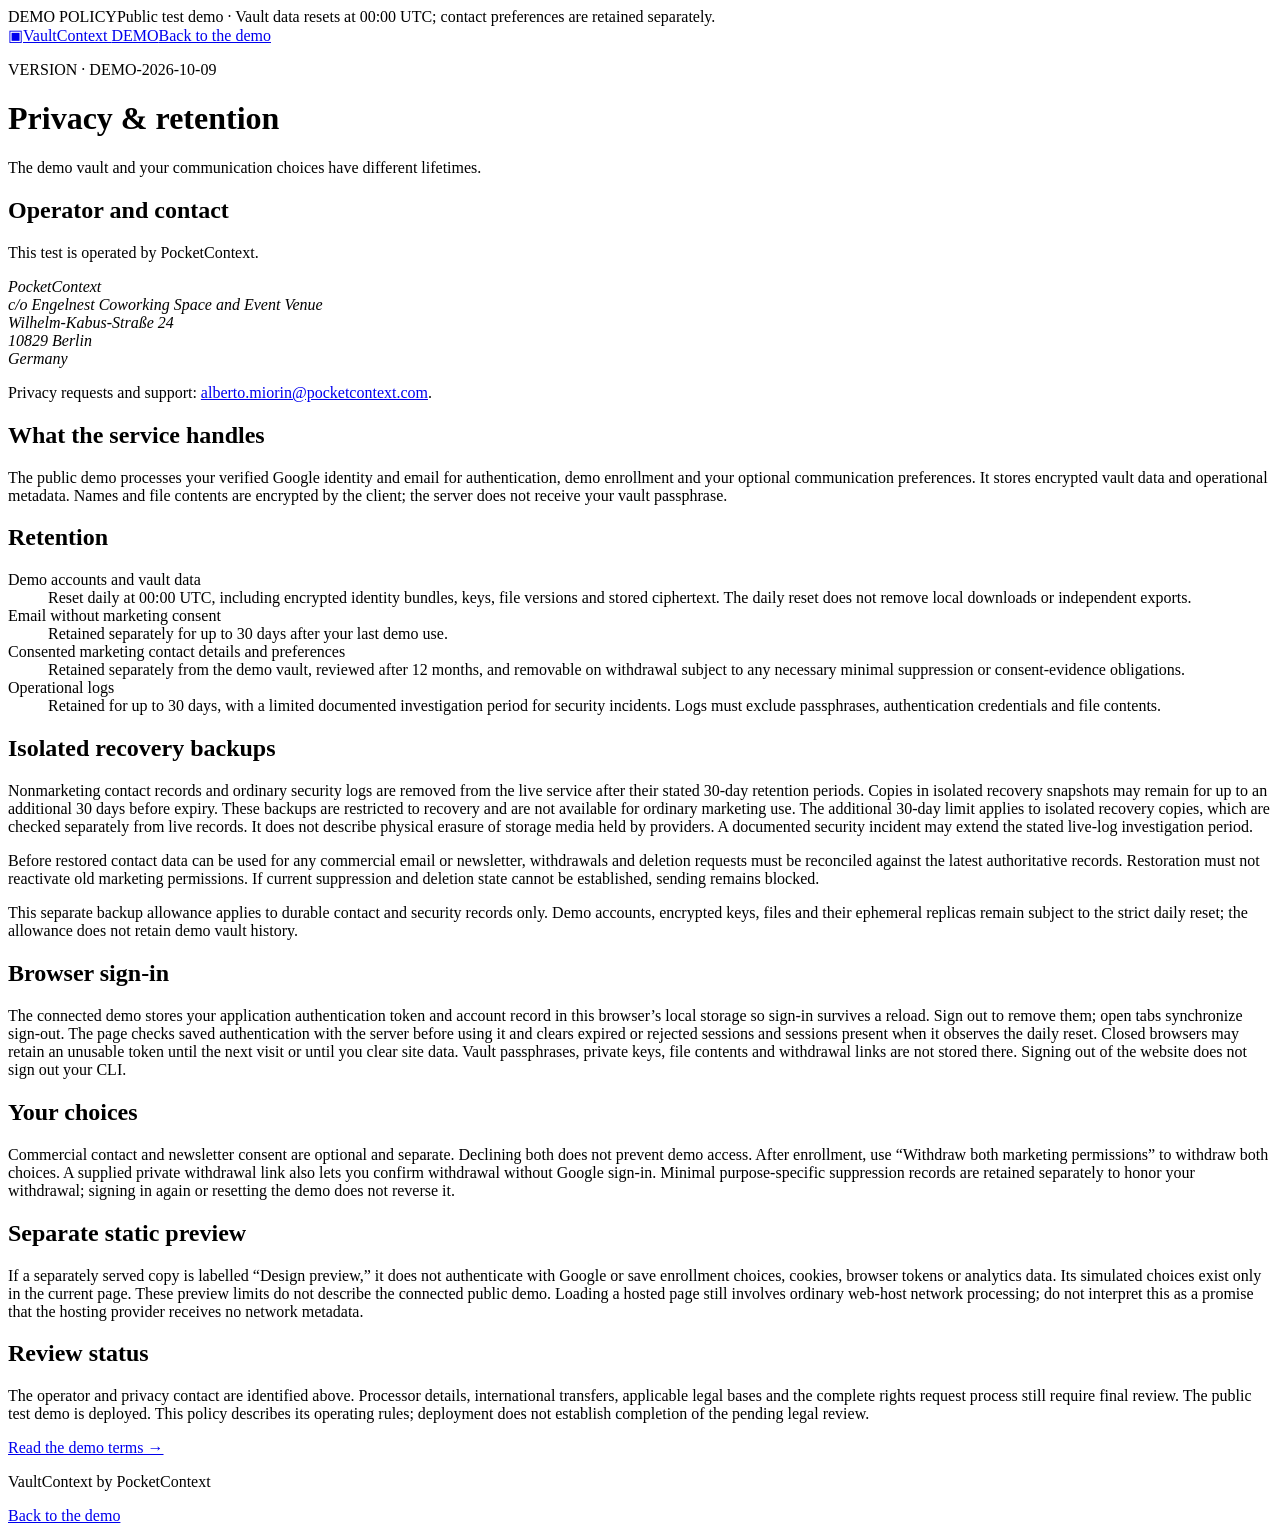
==== pb_public/privacy/index.html @ a546ef0e "Use PocketContext operator name in demo Terms and Privacy" ====
<!doctype html><html lang="en"><head><meta charset="utf-8"><meta name="viewport" content="width=device-width, initial-scale=1"><meta name="robots" content="noindex,nofollow"><title>Privacy & retention · VaultContext demo</title><link rel="stylesheet" href="../styles.css?v=b12c53db8c8d"></head><body><div class="preview"><span class="preview-tag">DEMO POLICY</span><span>Public test demo · Vault data resets at 00:00 UTC; contact preferences are retained separately.</span></div><header class="wrap header"><a class="brand" href="../"><span class="brand-icon" aria-hidden="true">▣</span>VaultContext <span class="demo-tag">DEMO</span></a><a href="../">Back to the demo</a></header><main class="wrap legal"><p class="eyebrow">VERSION · DEMO-2026-10-09</p><h1>Privacy & retention</h1><p class="intro">The demo vault and your communication choices have different lifetimes.</p><h2>Operator and contact</h2><p>This test is operated by PocketContext.</p><address>PocketContext<br>c/o Engelnest Coworking Space and Event Venue<br>Wilhelm-Kabus-Straße 24<br>10829 Berlin<br>Germany</address><p>Privacy requests and support: <a href="mailto:alberto.miorin@pocketcontext.com">alberto.miorin@pocketcontext.com</a>.</p><h2>What the service handles</h2><p>The public demo processes your verified Google identity and email for authentication, demo enrollment and your optional communication preferences. It stores encrypted vault data and operational metadata. Names and file contents are encrypted by the client; the server does not receive your vault passphrase.</p><h2>Retention</h2><dl><dt>Demo accounts and vault data</dt><dd>Reset daily at 00:00 UTC, including encrypted identity bundles, keys, file versions and stored ciphertext. The daily reset does not remove local downloads or independent exports.</dd><dt>Email without marketing consent</dt><dd>Retained separately for up to 30 days after your last demo use.</dd><dt>Consented marketing contact details and preferences</dt><dd>Retained separately from the demo vault, reviewed after 12 months, and removable on withdrawal subject to any necessary minimal suppression or consent-evidence obligations.</dd><dt>Operational logs</dt><dd>Retained for up to 30 days, with a limited documented investigation period for security incidents. Logs must exclude passphrases, authentication credentials and file contents.</dd></dl><h2>Isolated recovery backups</h2><p>Nonmarketing contact records and ordinary security logs are removed from the live service after their stated 30-day retention periods. Copies in isolated recovery snapshots may remain for up to an additional 30 days before expiry. These backups are restricted to recovery and are not available for ordinary marketing use. The additional 30-day limit applies to isolated recovery copies, which are checked separately from live records. It does not describe physical erasure of storage media held by providers. A documented security incident may extend the stated live-log investigation period.</p><p>Before restored contact data can be used for any commercial email or newsletter, withdrawals and deletion requests must be reconciled against the latest authoritative records. Restoration must not reactivate old marketing permissions. If current suppression and deletion state cannot be established, sending remains blocked.</p><p>This separate backup allowance applies to durable contact and security records only. Demo accounts, encrypted keys, files and their ephemeral replicas remain subject to the strict daily reset; the allowance does not retain demo vault history.</p><h2>Browser sign-in</h2><p>The connected demo stores your application authentication token and account record in this browser’s local storage so sign-in survives a reload. Sign out to remove them; open tabs synchronize sign-out. The page checks saved authentication with the server before using it and clears expired or rejected sessions and sessions present when it observes the daily reset. Closed browsers may retain an unusable token until the next visit or until you clear site data. Vault passphrases, private keys, file contents and withdrawal links are not stored there. Signing out of the website does not sign out your CLI.</p><h2>Your choices</h2><p>Commercial contact and newsletter consent are optional and separate. Declining both does not prevent demo access. After enrollment, use “Withdraw both marketing permissions” to withdraw both choices. A supplied private withdrawal link also lets you confirm withdrawal without Google sign-in. Minimal purpose-specific suppression records are retained separately to honor your withdrawal; signing in again or resetting the demo does not reverse it.</p><h2>Separate static preview</h2><p>If a separately served copy is labelled “Design preview,” it does not authenticate with Google or save enrollment choices, cookies, browser tokens or analytics data. Its simulated choices exist only in the current page. These preview limits do not describe the connected public demo. Loading a hosted page still involves ordinary web-host network processing; do not interpret this as a promise that the hosting provider receives no network metadata.</p><h2>Review status</h2><p>The operator and privacy contact are identified above. Processor details, international transfers, applicable legal bases and the complete rights request process still require final review. The public test demo is deployed. This policy describes its operating rules; deployment does not establish completion of the pending legal review.</p><p><a href="../terms/">Read the demo terms →</a></p></main><footer class="wrap footer"><p>VaultContext by PocketContext</p><a href="../">Back to the demo</a></footer></body></html>
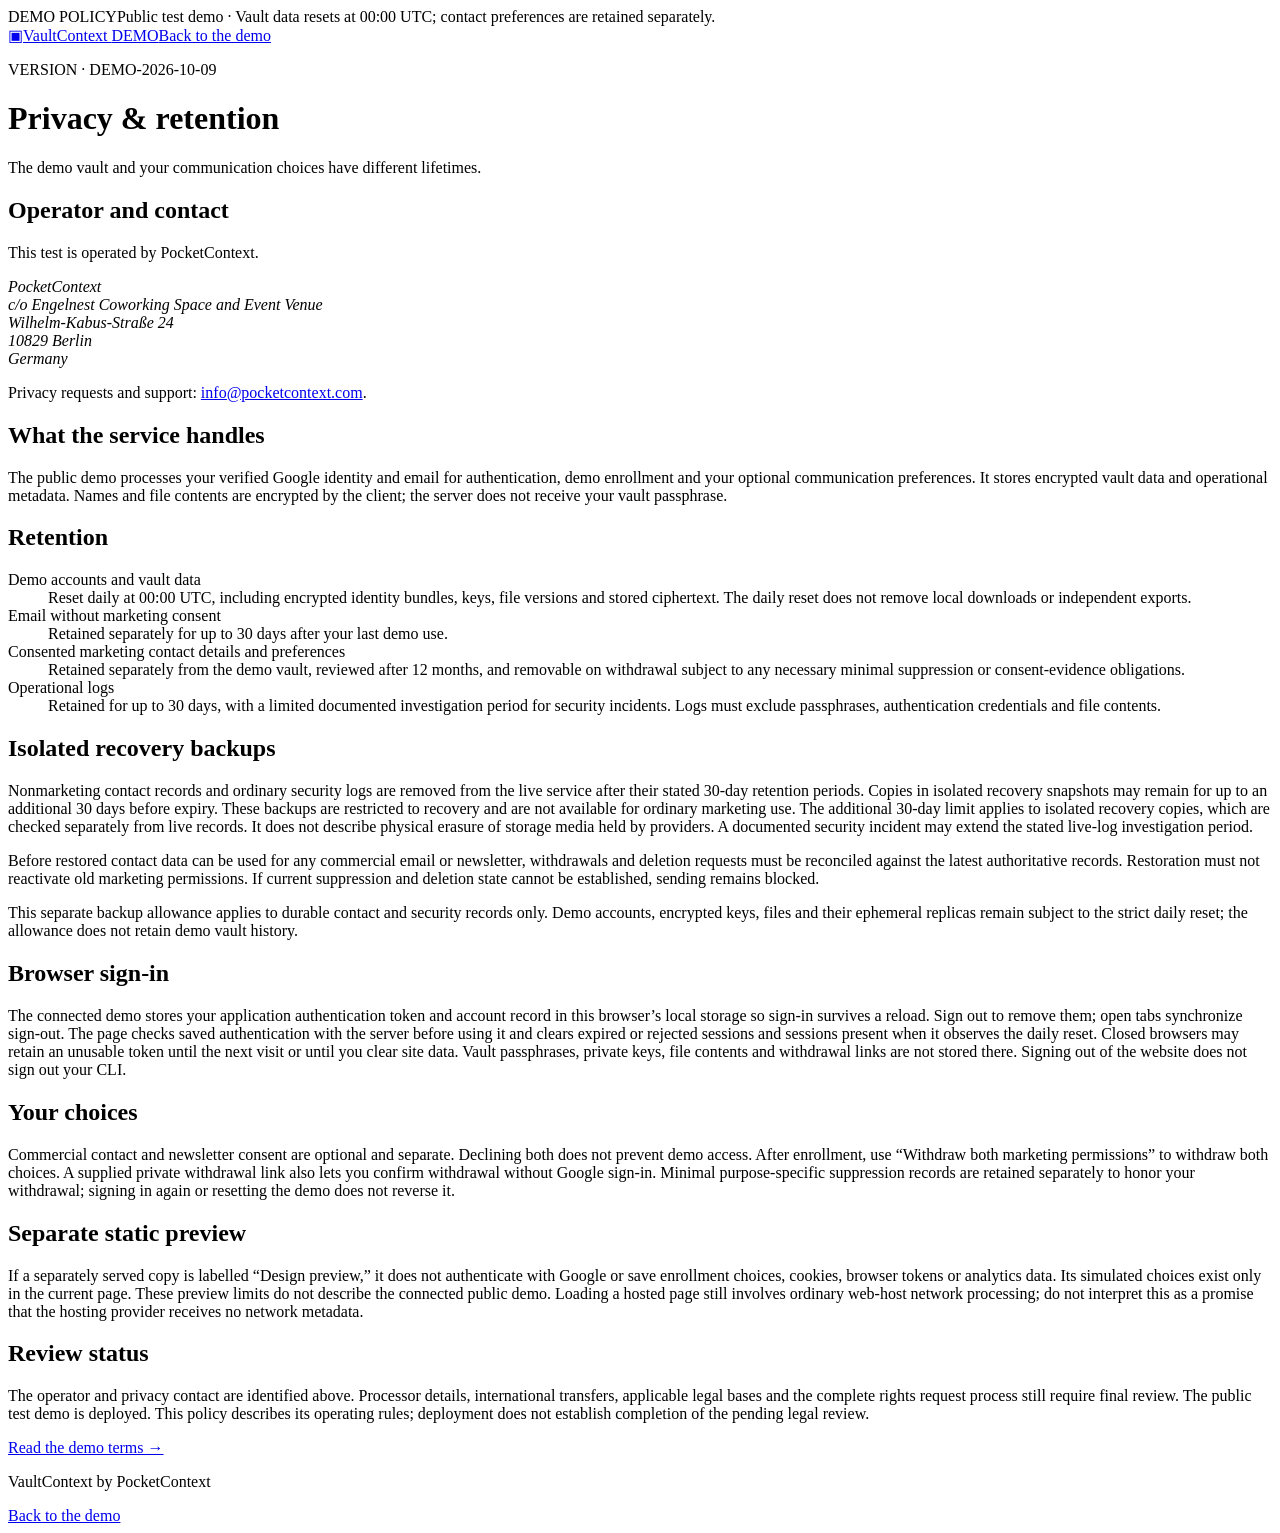
==== commit b41a8b10: "Use shared info address for demo privacy and support contact" ====
--- a/pb_public/privacy/index.html
+++ b/pb_public/privacy/index.html
@@ -1 +1 @@
-<!doctype html><html lang="en"><head><meta charset="utf-8"><meta name="viewport" content="width=device-width, initial-scale=1"><meta name="robots" content="noindex,nofollow"><title>Privacy & retention · VaultContext demo</title><link rel="stylesheet" href="../styles.css?v=b12c53db8c8d"></head><body><div class="preview"><span class="preview-tag">DEMO POLICY</span><span>Public test demo · Vault data resets at 00:00 UTC; contact preferences are retained separately.</span></div><header class="wrap header"><a class="brand" href="../"><span class="brand-icon" aria-hidden="true">▣</span>VaultContext <span class="demo-tag">DEMO</span></a><a href="../">Back to the demo</a></header><main class="wrap legal"><p class="eyebrow">VERSION · DEMO-2026-10-09</p><h1>Privacy & retention</h1><p class="intro">The demo vault and your communication choices have different lifetimes.</p><h2>Operator and contact</h2><p>This test is operated by PocketContext.</p><address>PocketContext<br>c/o Engelnest Coworking Space and Event Venue<br>Wilhelm-Kabus-Straße 24<br>10829 Berlin<br>Germany</address><p>Privacy requests and support: <a href="mailto:alberto.miorin@pocketcontext.com">alberto.miorin@pocketcontext.com</a>.</p><h2>What the service handles</h2><p>The public demo processes your verified Google identity and email for authentication, demo enrollment and your optional communication preferences. It stores encrypted vault data and operational metadata. Names and file contents are encrypted by the client; the server does not receive your vault passphrase.</p><h2>Retention</h2><dl><dt>Demo accounts and vault data</dt><dd>Reset daily at 00:00 UTC, including encrypted identity bundles, keys, file versions and stored ciphertext. The daily reset does not remove local downloads or independent exports.</dd><dt>Email without marketing consent</dt><dd>Retained separately for up to 30 days after your last demo use.</dd><dt>Consented marketing contact details and preferences</dt><dd>Retained separately from the demo vault, reviewed after 12 months, and removable on withdrawal subject to any necessary minimal suppression or consent-evidence obligations.</dd><dt>Operational logs</dt><dd>Retained for up to 30 days, with a limited documented investigation period for security incidents. Logs must exclude passphrases, authentication credentials and file contents.</dd></dl><h2>Isolated recovery backups</h2><p>Nonmarketing contact records and ordinary security logs are removed from the live service after their stated 30-day retention periods. Copies in isolated recovery snapshots may remain for up to an additional 30 days before expiry. These backups are restricted to recovery and are not available for ordinary marketing use. The additional 30-day limit applies to isolated recovery copies, which are checked separately from live records. It does not describe physical erasure of storage media held by providers. A documented security incident may extend the stated live-log investigation period.</p><p>Before restored contact data can be used for any commercial email or newsletter, withdrawals and deletion requests must be reconciled against the latest authoritative records. Restoration must not reactivate old marketing permissions. If current suppression and deletion state cannot be established, sending remains blocked.</p><p>This separate backup allowance applies to durable contact and security records only. Demo accounts, encrypted keys, files and their ephemeral replicas remain subject to the strict daily reset; the allowance does not retain demo vault history.</p><h2>Browser sign-in</h2><p>The connected demo stores your application authentication token and account record in this browser’s local storage so sign-in survives a reload. Sign out to remove them; open tabs synchronize sign-out. The page checks saved authentication with the server before using it and clears expired or rejected sessions and sessions present when it observes the daily reset. Closed browsers may retain an unusable token until the next visit or until you clear site data. Vault passphrases, private keys, file contents and withdrawal links are not stored there. Signing out of the website does not sign out your CLI.</p><h2>Your choices</h2><p>Commercial contact and newsletter consent are optional and separate. Declining both does not prevent demo access. After enrollment, use “Withdraw both marketing permissions” to withdraw both choices. A supplied private withdrawal link also lets you confirm withdrawal without Google sign-in. Minimal purpose-specific suppression records are retained separately to honor your withdrawal; signing in again or resetting the demo does not reverse it.</p><h2>Separate static preview</h2><p>If a separately served copy is labelled “Design preview,” it does not authenticate with Google or save enrollment choices, cookies, browser tokens or analytics data. Its simulated choices exist only in the current page. These preview limits do not describe the connected public demo. Loading a hosted page still involves ordinary web-host network processing; do not interpret this as a promise that the hosting provider receives no network metadata.</p><h2>Review status</h2><p>The operator and privacy contact are identified above. Processor details, international transfers, applicable legal bases and the complete rights request process still require final review. The public test demo is deployed. This policy describes its operating rules; deployment does not establish completion of the pending legal review.</p><p><a href="../terms/">Read the demo terms →</a></p></main><footer class="wrap footer"><p>VaultContext by PocketContext</p><a href="../">Back to the demo</a></footer></body></html>+<!doctype html><html lang="en"><head><meta charset="utf-8"><meta name="viewport" content="width=device-width, initial-scale=1"><meta name="robots" content="noindex,nofollow"><title>Privacy & retention · VaultContext demo</title><link rel="stylesheet" href="../styles.css?v=b12c53db8c8d"></head><body><div class="preview"><span class="preview-tag">DEMO POLICY</span><span>Public test demo · Vault data resets at 00:00 UTC; contact preferences are retained separately.</span></div><header class="wrap header"><a class="brand" href="../"><span class="brand-icon" aria-hidden="true">▣</span>VaultContext <span class="demo-tag">DEMO</span></a><a href="../">Back to the demo</a></header><main class="wrap legal"><p class="eyebrow">VERSION · DEMO-2026-10-09</p><h1>Privacy & retention</h1><p class="intro">The demo vault and your communication choices have different lifetimes.</p><h2>Operator and contact</h2><p>This test is operated by PocketContext.</p><address>PocketContext<br>c/o Engelnest Coworking Space and Event Venue<br>Wilhelm-Kabus-Straße 24<br>10829 Berlin<br>Germany</address><p>Privacy requests and support: <a href="mailto:info@pocketcontext.com">info@pocketcontext.com</a>.</p><h2>What the service handles</h2><p>The public demo processes your verified Google identity and email for authentication, demo enrollment and your optional communication preferences. It stores encrypted vault data and operational metadata. Names and file contents are encrypted by the client; the server does not receive your vault passphrase.</p><h2>Retention</h2><dl><dt>Demo accounts and vault data</dt><dd>Reset daily at 00:00 UTC, including encrypted identity bundles, keys, file versions and stored ciphertext. The daily reset does not remove local downloads or independent exports.</dd><dt>Email without marketing consent</dt><dd>Retained separately for up to 30 days after your last demo use.</dd><dt>Consented marketing contact details and preferences</dt><dd>Retained separately from the demo vault, reviewed after 12 months, and removable on withdrawal subject to any necessary minimal suppression or consent-evidence obligations.</dd><dt>Operational logs</dt><dd>Retained for up to 30 days, with a limited documented investigation period for security incidents. Logs must exclude passphrases, authentication credentials and file contents.</dd></dl><h2>Isolated recovery backups</h2><p>Nonmarketing contact records and ordinary security logs are removed from the live service after their stated 30-day retention periods. Copies in isolated recovery snapshots may remain for up to an additional 30 days before expiry. These backups are restricted to recovery and are not available for ordinary marketing use. The additional 30-day limit applies to isolated recovery copies, which are checked separately from live records. It does not describe physical erasure of storage media held by providers. A documented security incident may extend the stated live-log investigation period.</p><p>Before restored contact data can be used for any commercial email or newsletter, withdrawals and deletion requests must be reconciled against the latest authoritative records. Restoration must not reactivate old marketing permissions. If current suppression and deletion state cannot be established, sending remains blocked.</p><p>This separate backup allowance applies to durable contact and security records only. Demo accounts, encrypted keys, files and their ephemeral replicas remain subject to the strict daily reset; the allowance does not retain demo vault history.</p><h2>Browser sign-in</h2><p>The connected demo stores your application authentication token and account record in this browser’s local storage so sign-in survives a reload. Sign out to remove them; open tabs synchronize sign-out. The page checks saved authentication with the server before using it and clears expired or rejected sessions and sessions present when it observes the daily reset. Closed browsers may retain an unusable token until the next visit or until you clear site data. Vault passphrases, private keys, file contents and withdrawal links are not stored there. Signing out of the website does not sign out your CLI.</p><h2>Your choices</h2><p>Commercial contact and newsletter consent are optional and separate. Declining both does not prevent demo access. After enrollment, use “Withdraw both marketing permissions” to withdraw both choices. A supplied private withdrawal link also lets you confirm withdrawal without Google sign-in. Minimal purpose-specific suppression records are retained separately to honor your withdrawal; signing in again or resetting the demo does not reverse it.</p><h2>Separate static preview</h2><p>If a separately served copy is labelled “Design preview,” it does not authenticate with Google or save enrollment choices, cookies, browser tokens or analytics data. Its simulated choices exist only in the current page. These preview limits do not describe the connected public demo. Loading a hosted page still involves ordinary web-host network processing; do not interpret this as a promise that the hosting provider receives no network metadata.</p><h2>Review status</h2><p>The operator and privacy contact are identified above. Processor details, international transfers, applicable legal bases and the complete rights request process still require final review. The public test demo is deployed. This policy describes its operating rules; deployment does not establish completion of the pending legal review.</p><p><a href="../terms/">Read the demo terms →</a></p></main><footer class="wrap footer"><p>VaultContext by PocketContext</p><a href="../">Back to the demo</a></footer></body></html>
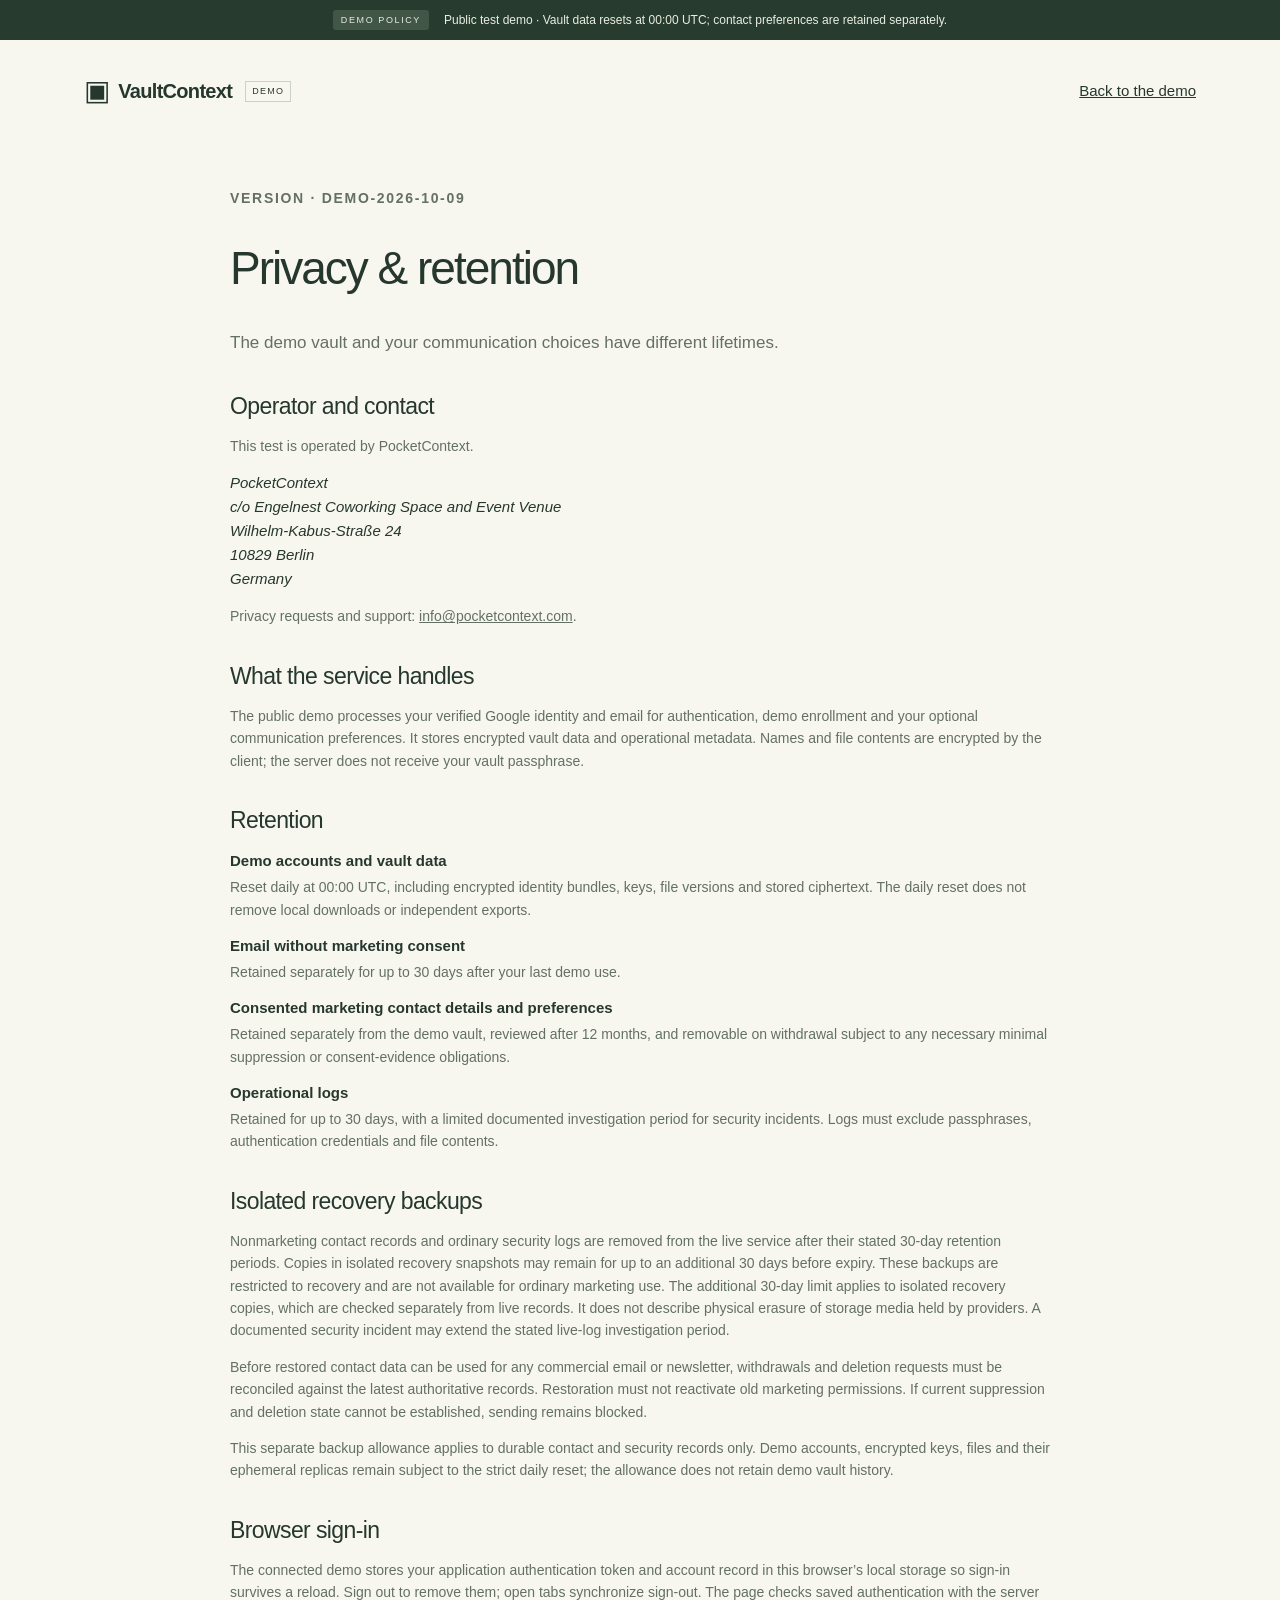
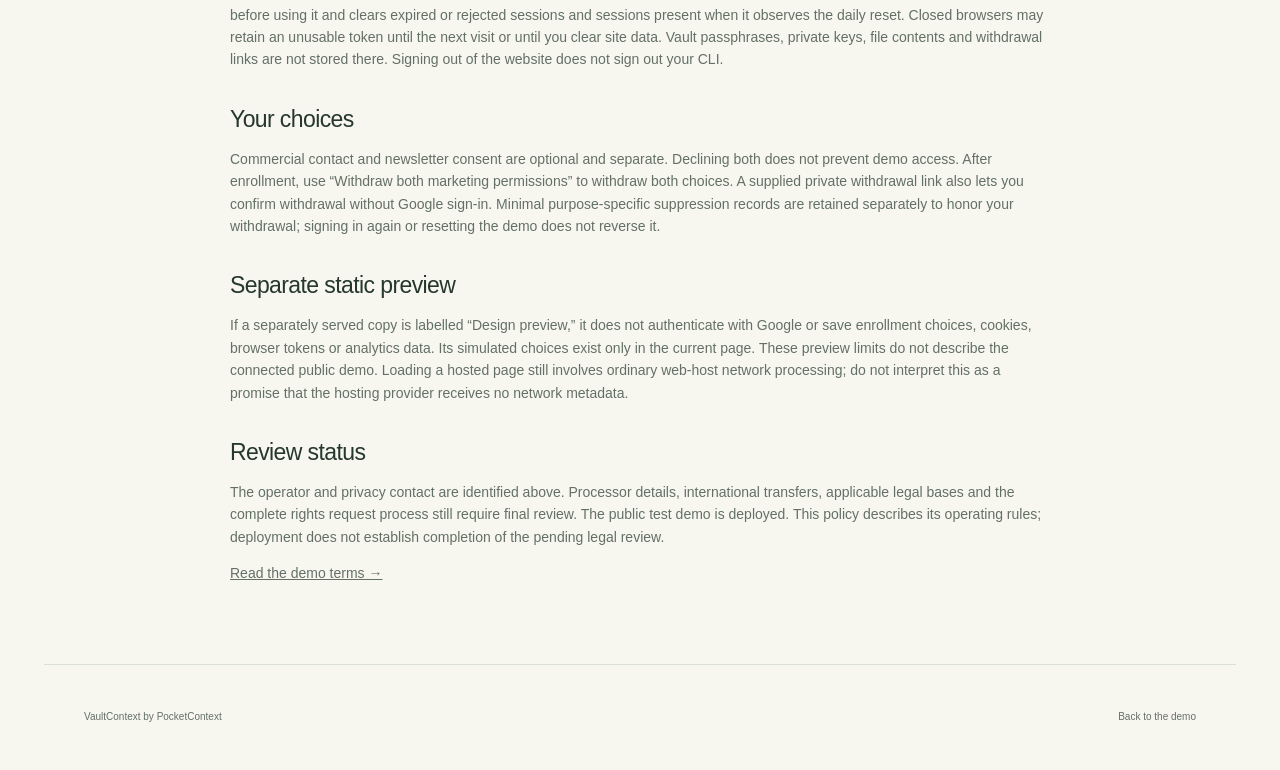
==== commit 6d60d097: "Improve demo consent review and withdrawal access" ====
--- a/pb_public/privacy/index.html
+++ b/pb_public/privacy/index.html
@@ -1 +1 @@
-<!doctype html><html lang="en"><head><meta charset="utf-8"><meta name="viewport" content="width=device-width, initial-scale=1"><meta name="robots" content="noindex,nofollow"><title>Privacy & retention · VaultContext demo</title><link rel="stylesheet" href="../styles.css?v=b12c53db8c8d"></head><body><div class="preview"><span class="preview-tag">DEMO POLICY</span><span>Public test demo · Vault data resets at 00:00 UTC; contact preferences are retained separately.</span></div><header class="wrap header"><a class="brand" href="../"><span class="brand-icon" aria-hidden="true">▣</span>VaultContext <span class="demo-tag">DEMO</span></a><a href="../">Back to the demo</a></header><main class="wrap legal"><p class="eyebrow">VERSION · DEMO-2026-10-09</p><h1>Privacy & retention</h1><p class="intro">The demo vault and your communication choices have different lifetimes.</p><h2>Operator and contact</h2><p>This test is operated by PocketContext.</p><address>PocketContext<br>c/o Engelnest Coworking Space and Event Venue<br>Wilhelm-Kabus-Straße 24<br>10829 Berlin<br>Germany</address><p>Privacy requests and support: <a href="mailto:info@pocketcontext.com">info@pocketcontext.com</a>.</p><h2>What the service handles</h2><p>The public demo processes your verified Google identity and email for authentication, demo enrollment and your optional communication preferences. It stores encrypted vault data and operational metadata. Names and file contents are encrypted by the client; the server does not receive your vault passphrase.</p><h2>Retention</h2><dl><dt>Demo accounts and vault data</dt><dd>Reset daily at 00:00 UTC, including encrypted identity bundles, keys, file versions and stored ciphertext. The daily reset does not remove local downloads or independent exports.</dd><dt>Email without marketing consent</dt><dd>Retained separately for up to 30 days after your last demo use.</dd><dt>Consented marketing contact details and preferences</dt><dd>Retained separately from the demo vault, reviewed after 12 months, and removable on withdrawal subject to any necessary minimal suppression or consent-evidence obligations.</dd><dt>Operational logs</dt><dd>Retained for up to 30 days, with a limited documented investigation period for security incidents. Logs must exclude passphrases, authentication credentials and file contents.</dd></dl><h2>Isolated recovery backups</h2><p>Nonmarketing contact records and ordinary security logs are removed from the live service after their stated 30-day retention periods. Copies in isolated recovery snapshots may remain for up to an additional 30 days before expiry. These backups are restricted to recovery and are not available for ordinary marketing use. The additional 30-day limit applies to isolated recovery copies, which are checked separately from live records. It does not describe physical erasure of storage media held by providers. A documented security incident may extend the stated live-log investigation period.</p><p>Before restored contact data can be used for any commercial email or newsletter, withdrawals and deletion requests must be reconciled against the latest authoritative records. Restoration must not reactivate old marketing permissions. If current suppression and deletion state cannot be established, sending remains blocked.</p><p>This separate backup allowance applies to durable contact and security records only. Demo accounts, encrypted keys, files and their ephemeral replicas remain subject to the strict daily reset; the allowance does not retain demo vault history.</p><h2>Browser sign-in</h2><p>The connected demo stores your application authentication token and account record in this browser’s local storage so sign-in survives a reload. Sign out to remove them; open tabs synchronize sign-out. The page checks saved authentication with the server before using it and clears expired or rejected sessions and sessions present when it observes the daily reset. Closed browsers may retain an unusable token until the next visit or until you clear site data. Vault passphrases, private keys, file contents and withdrawal links are not stored there. Signing out of the website does not sign out your CLI.</p><h2>Your choices</h2><p>Commercial contact and newsletter consent are optional and separate. Declining both does not prevent demo access. After enrollment, use “Withdraw both marketing permissions” to withdraw both choices. A supplied private withdrawal link also lets you confirm withdrawal without Google sign-in. Minimal purpose-specific suppression records are retained separately to honor your withdrawal; signing in again or resetting the demo does not reverse it.</p><h2>Separate static preview</h2><p>If a separately served copy is labelled “Design preview,” it does not authenticate with Google or save enrollment choices, cookies, browser tokens or analytics data. Its simulated choices exist only in the current page. These preview limits do not describe the connected public demo. Loading a hosted page still involves ordinary web-host network processing; do not interpret this as a promise that the hosting provider receives no network metadata.</p><h2>Review status</h2><p>The operator and privacy contact are identified above. Processor details, international transfers, applicable legal bases and the complete rights request process still require final review. The public test demo is deployed. This policy describes its operating rules; deployment does not establish completion of the pending legal review.</p><p><a href="../terms/">Read the demo terms →</a></p></main><footer class="wrap footer"><p>VaultContext by PocketContext</p><a href="../">Back to the demo</a></footer></body></html>+<!doctype html><html lang="en"><head><meta charset="utf-8"><meta name="viewport" content="width=device-width, initial-scale=1"><meta name="robots" content="noindex,nofollow"><title>Privacy & retention · VaultContext demo</title><link rel="stylesheet" href="../styles.css?v=1271609b397b"></head><body><div class="preview"><span class="preview-tag">DEMO POLICY</span><span>Public test demo · Vault data resets at 00:00 UTC; contact preferences are retained separately.</span></div><header class="wrap header"><a class="brand" href="../"><span class="brand-icon" aria-hidden="true">▣</span>VaultContext <span class="demo-tag">DEMO</span></a><a href="../">Back to the demo</a></header><main class="wrap legal"><p class="eyebrow">VERSION · DEMO-2026-10-09</p><h1>Privacy & retention</h1><p class="intro">The demo vault and your communication choices have different lifetimes.</p><h2>Operator and contact</h2><p>This test is operated by PocketContext.</p><address>PocketContext<br>c/o Engelnest Coworking Space and Event Venue<br>Wilhelm-Kabus-Straße 24<br>10829 Berlin<br>Germany</address><p>Privacy requests and support: <a href="mailto:info@pocketcontext.com">info@pocketcontext.com</a>.</p><h2>What the service handles</h2><p>The public demo processes your verified Google identity and email for authentication, demo enrollment and your optional communication preferences. It stores encrypted vault data and operational metadata. Names and file contents are encrypted by the client; the server does not receive your vault passphrase.</p><h2>Retention</h2><dl><dt>Demo accounts and vault data</dt><dd>Reset daily at 00:00 UTC, including encrypted identity bundles, keys, file versions and stored ciphertext. The daily reset does not remove local downloads or independent exports.</dd><dt>Email without marketing consent</dt><dd>Retained separately for up to 30 days after your last demo use.</dd><dt>Consented marketing contact details and preferences</dt><dd>Retained separately from the demo vault, reviewed after 12 months, and removable on withdrawal subject to any necessary minimal suppression or consent-evidence obligations.</dd><dt>Operational logs</dt><dd>Retained for up to 30 days, with a limited documented investigation period for security incidents. Logs must exclude passphrases, authentication credentials and file contents.</dd></dl><h2>Isolated recovery backups</h2><p>Nonmarketing contact records and ordinary security logs are removed from the live service after their stated 30-day retention periods. Copies in isolated recovery snapshots may remain for up to an additional 30 days before expiry. These backups are restricted to recovery and are not available for ordinary marketing use. The additional 30-day limit applies to isolated recovery copies, which are checked separately from live records. It does not describe physical erasure of storage media held by providers. A documented security incident may extend the stated live-log investigation period.</p><p>Before restored contact data can be used for any commercial email or newsletter, withdrawals and deletion requests must be reconciled against the latest authoritative records. Restoration must not reactivate old marketing permissions. If current suppression and deletion state cannot be established, sending remains blocked.</p><p>This separate backup allowance applies to durable contact and security records only. Demo accounts, encrypted keys, files and their ephemeral replicas remain subject to the strict daily reset; the allowance does not retain demo vault history.</p><h2>Browser sign-in</h2><p>The connected demo stores your application authentication token and account record in this browser’s local storage so sign-in survives a reload. Sign out to remove them; open tabs synchronize sign-out. The page checks saved authentication with the server before using it and clears expired or rejected sessions and sessions present when it observes the daily reset. Closed browsers may retain an unusable token until the next visit or until you clear site data. Vault passphrases, private keys, file contents and withdrawal links are not stored there. Signing out of the website does not sign out your CLI.</p><h2>Your choices</h2><p>Commercial contact and newsletter consent are optional and separate. Declining both does not prevent demo access. After enrollment, use “Withdraw both marketing permissions” to withdraw both choices. A supplied private withdrawal link also lets you confirm withdrawal without Google sign-in. Minimal purpose-specific suppression records are retained separately to honor your withdrawal; signing in again or resetting the demo does not reverse it.</p><h2>Separate static preview</h2><p>If a separately served copy is labelled “Design preview,” it does not authenticate with Google or save enrollment choices, cookies, browser tokens or analytics data. Its simulated choices exist only in the current page. These preview limits do not describe the connected public demo. Loading a hosted page still involves ordinary web-host network processing; do not interpret this as a promise that the hosting provider receives no network metadata.</p><h2>Review status</h2><p>The operator and privacy contact are identified above. Processor details, international transfers, applicable legal bases and the complete rights request process still require final review. The public test demo is deployed. This policy describes its operating rules; deployment does not establish completion of the pending legal review.</p><p><a href="../terms/">Read the demo terms →</a></p></main><footer class="wrap footer"><p>VaultContext by PocketContext</p><a href="../">Back to the demo</a></footer></body></html>
--- a/pb_public/styles.css
+++ b/pb_public/styles.css
@@ -0,0 +1,11 @@
+:root{--paper:#f7f7f0;--ink:#26372d;--muted:#647064;--sage:#e6ecdf;--green:#46634b;--line:#dce1d5;--white:#fffef9;--mono:ui-monospace,SFMono-Regular,Consolas,monospace}*{box-sizing:border-box}html{scroll-behavior:smooth;scroll-padding-top:24px}body{margin:0;background:var(--paper);color:var(--ink);font-family:Arial,Helvetica,sans-serif;font-size:15px;line-height:1.6}button,input{font:inherit}button,a{-webkit-tap-highlight-color:transparent}a{color:inherit}button{cursor:pointer}button:focus-visible,a:focus-visible,input:focus-visible,summary:focus-visible{outline:3px solid #8a6d36;outline-offset:5px}button:disabled{cursor:default;opacity:.5}button:disabled:hover{filter:none}button,.button{transition:background .18s,transform .18s}button:hover,.button:hover{filter:brightness(.97)}[hidden]{display:none!important}.wrap{max-width:1192px;margin:auto;padding-left:40px;padding-right:40px}.preview{background:#283b2f;color:#e8eee1;display:flex;justify-content:center;align-items:center;gap:15px;padding:10px 20px;font-size:12px;text-align:center}.preview-tag{font-size:9px;letter-spacing:1.6px;background:#415647;padding:3px 8px;border-radius:3px;white-space:nowrap}.header{display:flex;justify-content:space-between;align-items:center;height:102px}.brand{display:flex;align-items:center;gap:9px;font-size:20px;font-weight:650;letter-spacing:-.7px;text-decoration:none}.brand-icon{font-size:28px;font-weight:400}.demo-tag{font-size:9px;font-weight:400;letter-spacing:1.3px;border:1px solid #cbd2c3;padding:2px 6px;margin-left:4px}.header nav{display:flex;align-items:center;gap:30px;font-size:12px}.header nav a{text-decoration:none}.nav-cta{border:1px solid #c9d1c2;padding:9px 15px;border-radius:5px}.nav-cta span{margin-left:15px}.hero{display:grid;grid-template-columns:1fr 1fr;gap:50px;padding-top:48px;padding-bottom:83px;align-items:center}.eyebrow{font-size:10px;font-weight:700;letter-spacing:1.7px;margin:0 0 22px;display:flex;align-items:center;gap:9px}.dot,.tiny-dot{display:inline-block;background:#789472;border-radius:50%;width:6px;height:6px}.hero h1{font-size:76px;font-weight:400;line-height:1.04;letter-spacing:-4.6px;margin:0 0 28px}.hero h1 em,h2 em{font-family:Georgia,'Times New Roman',serif;font-weight:400;color:#73806a}.intro{max-width:405px;color:var(--muted);font-size:16px;line-height:1.85;margin:0 0 30px}.hero-actions{display:flex;align-items:center;gap:24px}.button{display:inline-flex;align-items:center;justify-content:center;gap:23px;background:var(--green);color:#fff;border:1px solid var(--green);border-radius:5px;padding:13px 19px;font-size:12px;font-weight:600;text-decoration:none}.text-link{font-size:12px;text-decoration:none}.text-link span{margin-left:8px}.hero-note{font-size:11px;color:var(--muted);margin-top:19px}.hero-note span{margin:0 8px}.hero-art{position:relative;min-height:455px;display:flex;align-items:center;flex-direction:column;justify-content:center;background:radial-gradient(ellipse at center,#e0e9d5 0%,#edf0e4 47%,transparent 72%);isolation:isolate}.art-grid{position:absolute;inset:0;z-index:-1;background-image:linear-gradient(#73846d0b 1px,transparent 1px),linear-gradient(90deg,#73846d0b 1px,transparent 1px);background-size:28px 28px;mask-image:radial-gradient(ellipse,#000,transparent 74%)}.orbit{position:absolute;border:1px solid #b6c1aa50;border-radius:50%;z-index:-1;width:415px;height:415px}.orbit-two{width:335px;height:335px}.floating-label{font:9px var(--mono);letter-spacing:1.6px;margin-bottom:25px;display:flex;align-items:center;gap:7px}.file-card{width:282px;display:flex;align-items:center;gap:13px;background:#fdfef9;box-shadow:0 8px 30px #3e543916;border:1px solid #d9e0ce;padding:16px 18px;border-radius:8px;transform:rotate(-3deg)}.file-icon{background:#eef2e7;border:1px solid #d8e1cb;border-radius:6px;display:grid;place-items:center;width:36px;height:43px;font:15px var(--mono);color:#6a805a}.file-card strong{font:12px var(--mono);display:block}.file-card span:not(.file-check){display:block;font-size:10px;color:var(--muted);margin-top:3px}.file-check{margin-left:auto;color:#607b53}.connector{height:43px;display:grid;place-items:center;color:#a1b093}.terminal{width:100%;max-width:402px;background:#26372d;border:1px solid #405341;border-radius:10px;color:#e4ecd9;box-shadow:0 22px 50px #2e45282b;transform:rotate(2deg)}.terminal-bar{border-bottom:1px solid #ffffff16;display:flex;align-items:center;justify-content:space-between;padding:13px 16px;color:#aebdab;font:10px var(--mono)}.window-dots{display:flex;gap:5px}.window-dots i{width:6px;height:6px;border-radius:50%;background:#778573}.window-dots i:first-child{background:#b4a283}.terminal-content{padding:18px 22px 15px;font:11px/1.6 var(--mono)}.terminal-content p{margin:8px 0}.prompt{color:#a6be8b;margin-right:8px}.muted{color:#a6b49e}.terminal-result{color:#a4b39e;padding-left:20px}.terminal-true{color:#d5e6ba}.cursor{height:12px;width:6px;display:block;background:#a7ba91;margin-top:15px}.terminal-footer{font:8px var(--mono);letter-spacing:.7px;color:#c5d0bc;border-top:1px solid #ffffff16;padding:11px 17px;display:flex;align-items:center;gap:8px}.terminal-footer .tiny-dot{width:4px;height:4px}.key-label{margin-top:24px;font-size:10px;color:#6b7d62;transform:rotate(-2deg)}.key-label span{font-size:17px;margin-right:7px}.reset-strip{display:flex;align-items:center;gap:20px;background:#ecf0e5;border:1px solid #dce3d2;border-radius:8px;max-width:1112px;padding:21px 25px}.reset-icon{width:42px;height:42px;border-radius:50%;border:1px solid #c9d5bc;display:grid;place-items:center;font-size:26px;color:#728466;flex-shrink:0}.reset-copy h2{font-size:14px;margin:0 0 4px;font-weight:600;letter-spacing:0}.reset-copy p{font-size:12px;margin:0;color:var(--muted)}.countdown{margin-left:auto;text-align:right;flex-shrink:0;display:flex;flex-direction:column}.countdown>span{font-size:8px;letter-spacing:1.5px;color:var(--muted)}.countdown strong{font:23px/1.5 var(--mono);letter-spacing:3px;font-weight:400}.countdown small{font-size:9px;color:var(--muted)}.how{padding-top:94px;padding-bottom:87px}.section-top .eyebrow{margin-bottom:15px}.section-top h2,h2{font-size:35px;line-height:1.22;letter-spacing:-1.3px;font-weight:400;margin:0 0 15px}.section-top>p:last-child{color:var(--muted);font-size:13px;margin-top:0}.features{display:grid;grid-template-columns:repeat(3,1fr);gap:50px;margin-top:46px}.features article{border-top:1px solid var(--line);padding-top:18px}.step-label{font:9px var(--mono);letter-spacing:1px;color:var(--muted)}.feature-symbol{font:35px Georgia,serif;color:#73856a;margin:15px 0 9px}.features h3{font-size:17px;font-weight:500;margin:0 0 10px;letter-spacing:-.3px}.features p{font-size:13px;color:var(--muted);max-width:282px;margin:0}.start-section{background:#e8edde;border-top:1px solid #dde4d1;border-bottom:1px solid #dde4d1}.start-layout{display:grid;grid-template-columns:1fr 440px;gap:110px;padding-top:76px;padding-bottom:76px;align-items:start}.start-copy{padding-top:18px}.start-copy h2{font-size:38px;line-height:1.25}.start-copy>p:not(.eyebrow){font-size:14px;max-width:355px;color:var(--muted);line-height:1.85}.expectations{margin:28px 0 35px}.expectations p{font-size:12px;margin:12px 0}.expectations span{margin-right:10px;color:#627a54}.honest-note{border-left:2px solid #a7b69b;padding-left:15px;max-width:340px}.honest-note strong{font-size:12px;font-weight:500}.honest-note p{font-size:11px;color:var(--muted);margin:5px 0}.enrollment-card{background:var(--white);border:1px solid #d8e0ce;border-radius:10px;padding:30px;box-shadow:0 14px 35px #334d2510}.card-heading{display:flex;justify-content:space-between;align-items:center}.mini-label{font:9px var(--mono);letter-spacing:1.7px;color:var(--muted)}.preview-pill{border-radius:20px;font-size:9px;background:#eff1e8;padding:3px 8px;color:#63715b}.enrollment-card h3{font-size:25px;line-height:1.3;font-weight:400;letter-spacing:-.8px;margin:19px 0 5px}.card-intro{font-size:12px;color:var(--muted);margin:0 0 22px}.google-button{width:100%;background:transparent;border:1px solid #cfd7c7;border-radius:5px;display:flex;align-items:center;justify-content:space-between;padding:12px 14px;font-size:12px;color:var(--ink)}.google-g{font-weight:700;font-size:18px;font-family:Arial,sans-serif}.micro{font-size:10px;color:var(--muted);line-height:1.6}.google-button+.micro{text-align:center;margin:8px 0 22px}.identity{border:1px solid #dce4d2;background:#f0f4e9;display:flex;align-items:center;gap:10px;padding:11px;border-radius:5px;margin:16px 0}.avatar{flex-shrink:0;display:grid;place-items:center;width:29px;height:29px;border-radius:50%;background:#dbe5ce;font-size:12px}.identity-details{flex:1;min-width:0;overflow-wrap:anywhere}.identity strong,.identity-details>span{display:block;font-size:11px}.identity-details>span{font-size:9px;color:var(--muted)}.identity-check{flex-shrink:0;margin-left:auto;font-size:13px}.enrollment-card fieldset{border:0;border-top:1px solid var(--line);padding:21px 0 0;margin:0}.enrollment-card legend{display:block;font-size:12px;font-weight:600;margin-bottom:15px;width:100%;padding:0}.check-row{display:flex;align-items:start;gap:10px;font-size:11px;line-height:1.65;margin-bottom:14px}.check-row input,.review-step input{accent-color:var(--green);width:15px;height:15px;margin:2px 0 0;flex-shrink:0}.check-row small{display:block;font-size:9px;color:var(--muted);margin-top:3px}.optional-label{font-size:8px;letter-spacing:1.2px;color:var(--muted);margin:20px 0 12px}.privacy-note{font-size:10px;color:var(--muted);margin:15px 0 20px}.continue-button{width:100%;justify-content:space-between}.form-status{font-size:10px;margin:10px 0 0;text-align:center;color:var(--muted)}.onboarding{padding-top:75px;padding-bottom:30px;outline:none}.onboarding-banner{display:flex;align-items:center;gap:14px;background:#edf0e5;border:1px solid var(--line);padding:12px 17px;margin:25px 0;border-radius:6px}.onboarding-banner p{font-size:12px;margin:0}.agent-note{padding:16px 20px;background:#eef1e7;border:1px solid var(--line);border-radius:6px;font-size:12px;margin-bottom:20px}.agent-note p{margin-bottom:0}.progress-header{display:flex;justify-content:space-between;font-size:11px;align-items:center;margin:10px 0}.link-button{padding:0;border:0;background:transparent;text-decoration:underline;color:var(--muted);font-size:11px}.progress-track{height:3px;background:var(--line);margin-bottom:20px}.progress-track>div{width:0;background:#79906b;height:100%;transition:width .2s}.guide-steps details{border:1px solid var(--line);border-radius:6px;margin-bottom:12px;background:var(--white)}summary{cursor:pointer;list-style:none}summary::-webkit-details-marker{display:none}.guide-steps summary{padding:17px 20px;display:flex;align-items:center;gap:16px;font-size:14px}.guide-steps summary>span:first-child{font:11px var(--mono);color:var(--muted)}.summary-plus{margin-left:auto;color:#819077}.guide-content{padding:0 20px 20px;font-size:13px;color:var(--muted)}.codebox{position:relative;background:#28392f;border-radius:5px;color:#e5eddc;padding:35px 18px 16px;margin:16px 0}.codebox pre{margin:0;overflow-x:auto;font:11px/1.9 var(--mono);padding-bottom:6px}.copy{position:absolute;right:9px;top:7px;border:1px solid #79877380;color:#dae3d1;background:#ffffff06;font-size:9px;border-radius:3px;padding:3px 9px}.review-step{display:flex;align-items:center;gap:8px;font-size:11px;color:var(--ink);margin-top:18px}.guide-complete{font-size:13px;background:#e4eddc;border:1px solid #cbd8bf;border-radius:5px;padding:16px 20px}.details-section{padding-top:85px;padding-bottom:85px;display:grid;grid-template-columns:1fr 1.2fr;gap:85px}.details-section h2{font-size:30px}.details-section>div>p:not(.eyebrow){font-size:12px;color:var(--muted);line-height:1.8}.faq details{border-bottom:1px solid var(--line)}.faq details:first-child{border-top:1px solid var(--line)}.faq summary{padding:19px 0;font-size:12px;display:flex;justify-content:space-between;gap:15px}.faq summary>span{color:#738568}.faq details>div{font-size:12px;color:var(--muted);padding-bottom:12px}.faq p{margin-top:0}dt{font-weight:600;color:var(--ink)}dd{margin:3px 0 13px}details[open]>summary .summary-plus,details[open]>summary>span:last-child{transform:rotate(45deg)}.footer{border-top:1px solid var(--line);display:flex;justify-content:space-between;align-items:center;min-height:106px}.footer .brand{font-size:16px}.footer .brand-icon{font-size:23px}.footer p,.footer>a:last-child{font-size:10px;color:var(--muted)}.footer>a:last-child{text-decoration:none}.sr-only{position:absolute;width:1px;height:1px;padding:0;margin:-1px;overflow:hidden;clip:rect(0,0,0,0);white-space:nowrap;border:0}.skip{position:absolute;left:20px;top:-100px;padding:10px;background:var(--white);z-index:10}.skip:focus{top:10px}@media(max-width:1000px){.hero{gap:25px}.hero h1{font-size:65px}.hero-art{min-width:0}.orbit{width:330px;height:330px}.orbit-two{width:270px;height:270px}.reset-strip{margin:0 40px}.start-layout{gap:55px;grid-template-columns:1fr 420px}.features{gap:30px}.details-section{gap:45px}}@media(max-width:760px){.wrap{padding-left:24px;padding-right:24px}.preview{font-size:11px;line-height:1.5;flex-direction:column;gap:5px;padding:9px 24px}.preview>span:last-child{max-width:36em;text-wrap:balance}.preview-tag{font-size:8px;letter-spacing:.7px}.header{height:74px}.brand{font-size:18px}.header nav{gap:0}.header nav>a:not(.nav-cta){display:none}.nav-cta{font-size:10px;padding:8px 10px}.nav-cta span{margin-left:5px}.demo-tag{display:none}.hero{grid-template-columns:1fr;gap:18px;padding-top:20px;padding-bottom:25px}.hero .eyebrow{margin-bottom:16px}.hero h1{font-size:clamp(42px,11vw,54px);letter-spacing:-2px;line-height:1.08;margin-bottom:20px}.intro{font-size:15px;line-height:1.7;max-width:430px;margin-bottom:20px}.hero-actions{gap:16px;flex-wrap:wrap}.hero-actions .text-link{display:inline-flex;align-items:center;min-height:44px;padding:10px 0}.hero-note{margin-top:12px}.hero-art{min-height:370px;max-width:450px;width:100%;margin:auto}.terminal{max-width:350px}.reset-strip{margin:0 24px;padding:20px;flex-wrap:wrap;gap:13px}.reset-copy{flex:1}.reset-copy h2{font-size:13px}.reset-copy p{font-size:11px}.countdown{margin-left:55px;text-align:left;max-width:calc(100% - 55px);overflow-wrap:anywhere}.countdown strong{font-size:21px}.how{padding-top:44px;padding-bottom:44px}.section-top h2,h2{font-size:30px}.features{gap:25px;grid-template-columns:1fr;margin-top:32px}.features article{display:grid;grid-template-columns:44px 1fr;column-gap:13px;align-items:center}.step-label{grid-column:1/-1}.feature-symbol{grid-row:2/4;margin:15px 0}.features h3{margin:13px 0 5px;font-size:17px}.features p{max-width:none}.start-layout{grid-template-columns:1fr;gap:24px;padding-top:36px;padding-bottom:36px}.start-copy{padding-top:0}.start-copy h2{font-size:34px}.start-copy>p:not(.eyebrow){max-width:none}.expectations{margin:22px 0}.honest-note{max-width:none}.enrollment-card{max-width:460px;width:100%;padding:25px;justify-self:center}.onboarding{padding-top:55px}.details-section{grid-template-columns:1fr;gap:22px;padding-top:58px;padding-bottom:50px}.details-section h2{font-size:30px}.footer{flex-wrap:wrap;justify-content:space-between;gap:5px;padding-top:22px;padding-bottom:22px}.footer p{order:3;width:100%;margin:3px 0 0}.codebox{padding-left:12px;padding-right:12px}.codebox pre{font-size:10px}.guide-content{padding-left:15px;padding-right:15px}.guide-steps summary{padding-left:15px;padding-right:15px}.eyebrow{font-size:9px}.check-row{font-size:12px}.micro,.privacy-note,.form-status{font-size:11px}.link-button,.footer-links a{display:inline-flex;align-items:center;min-height:44px}.nav-cta{display:inline-flex;align-items:center;min-height:44px}}@media(prefers-reduced-motion:reduce){html{scroll-behavior:auto}*{transition:none!important}}@media(max-width:360px){.wrap{padding-left:18px;padding-right:18px}.hero h1{font-size:42px}.hero-actions{gap:12px}.hero-actions .button{padding:12px;font-size:11px;gap:12px}.text-link{font-size:11px}.orbit{width:280px;height:280px}.terminal-content{font-size:10px;padding:15px}.preview{flex-direction:column;gap:3px}.file-card{width:250px}.reset-strip{margin:0 18px}.enrollment-card{padding:20px}}
+
+.footer-links{display:flex;gap:18px;font-size:10px;color:var(--muted)}.footer-links a{text-decoration:none}.legal{max-width:900px;padding-top:45px;padding-bottom:65px}.legal h1{font-size:46px;font-weight:400;letter-spacing:-2px;line-height:1.2}.legal h2{font-size:23px;margin-top:34px;letter-spacing:-.6px}.legal p,.legal dd{color:var(--muted);font-size:14px}.legal .intro{font-size:17px;max-width:630px}#signout{margin-bottom:12px}#preferences-status{padding:10px 12px;background:#edf1e5;border-radius:4px}
+
+.capability-section{padding-top:12px;padding-bottom:12px}.capability-section h2{font-size:26px;margin-top:14px}.capability-section .button{margin:18px 0 12px}.capability-section .onboarding-banner{border-color:#a9b99b}.capability-section p{max-width:760px}
+
+.ui-icon{display:inline-block;width:1.1em;height:1.1em;flex-shrink:0;vertical-align:-.15em;fill:none;stroke:currentColor;stroke-width:1.7;stroke-linecap:round;stroke-linejoin:round}.feature-symbol .ui-icon{width:32px;height:32px}.connector .ui-icon{width:18px;height:18px}
+
+.agent-prompt pre{white-space:pre-wrap;overflow-wrap:anywhere;font:13px/1.7 system-ui,sans-serif}
+
+.contact-permissions{border-top:1px solid var(--line);margin-top:18px;padding-top:14px;font-size:11px}.contact-permissions summary{font-size:11px;text-decoration:underline;padding:5px 0}.contact-permissions p{overflow-wrap:anywhere}.contact-permissions a{color:var(--ink)}
